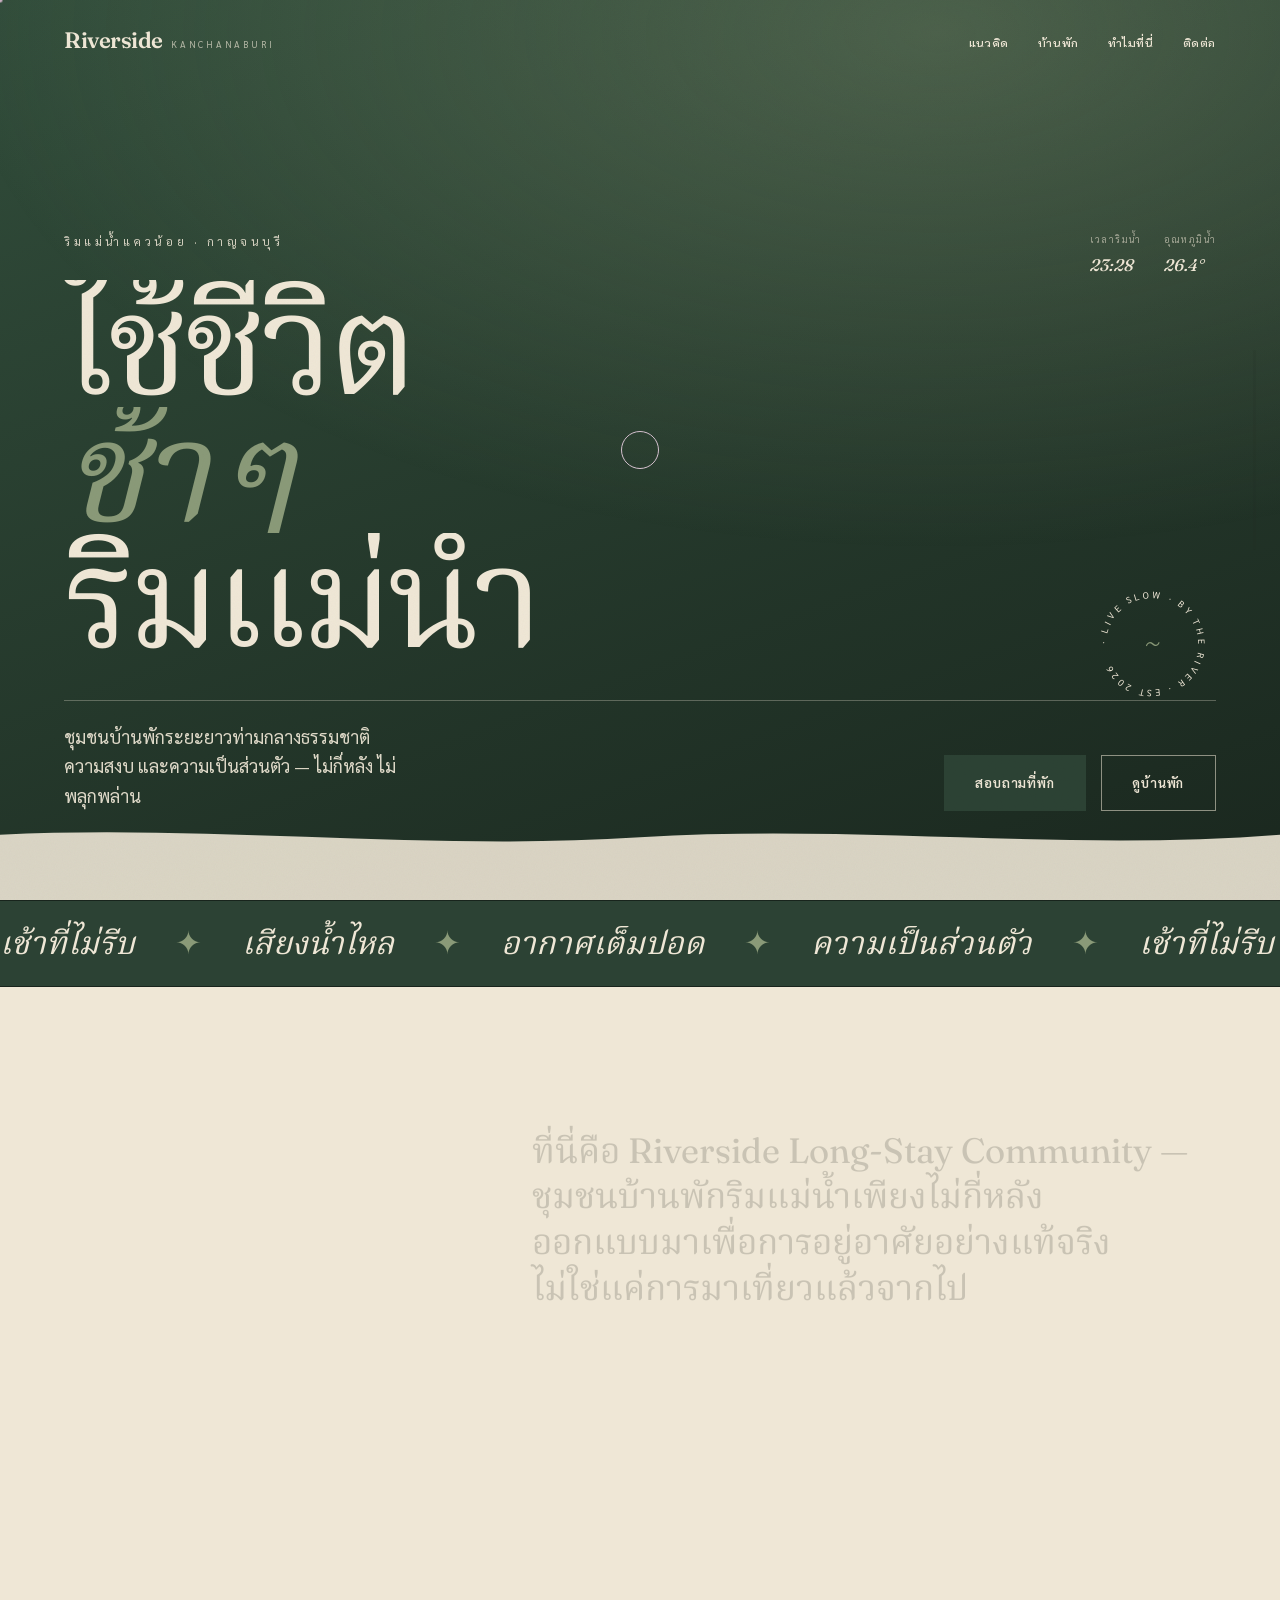
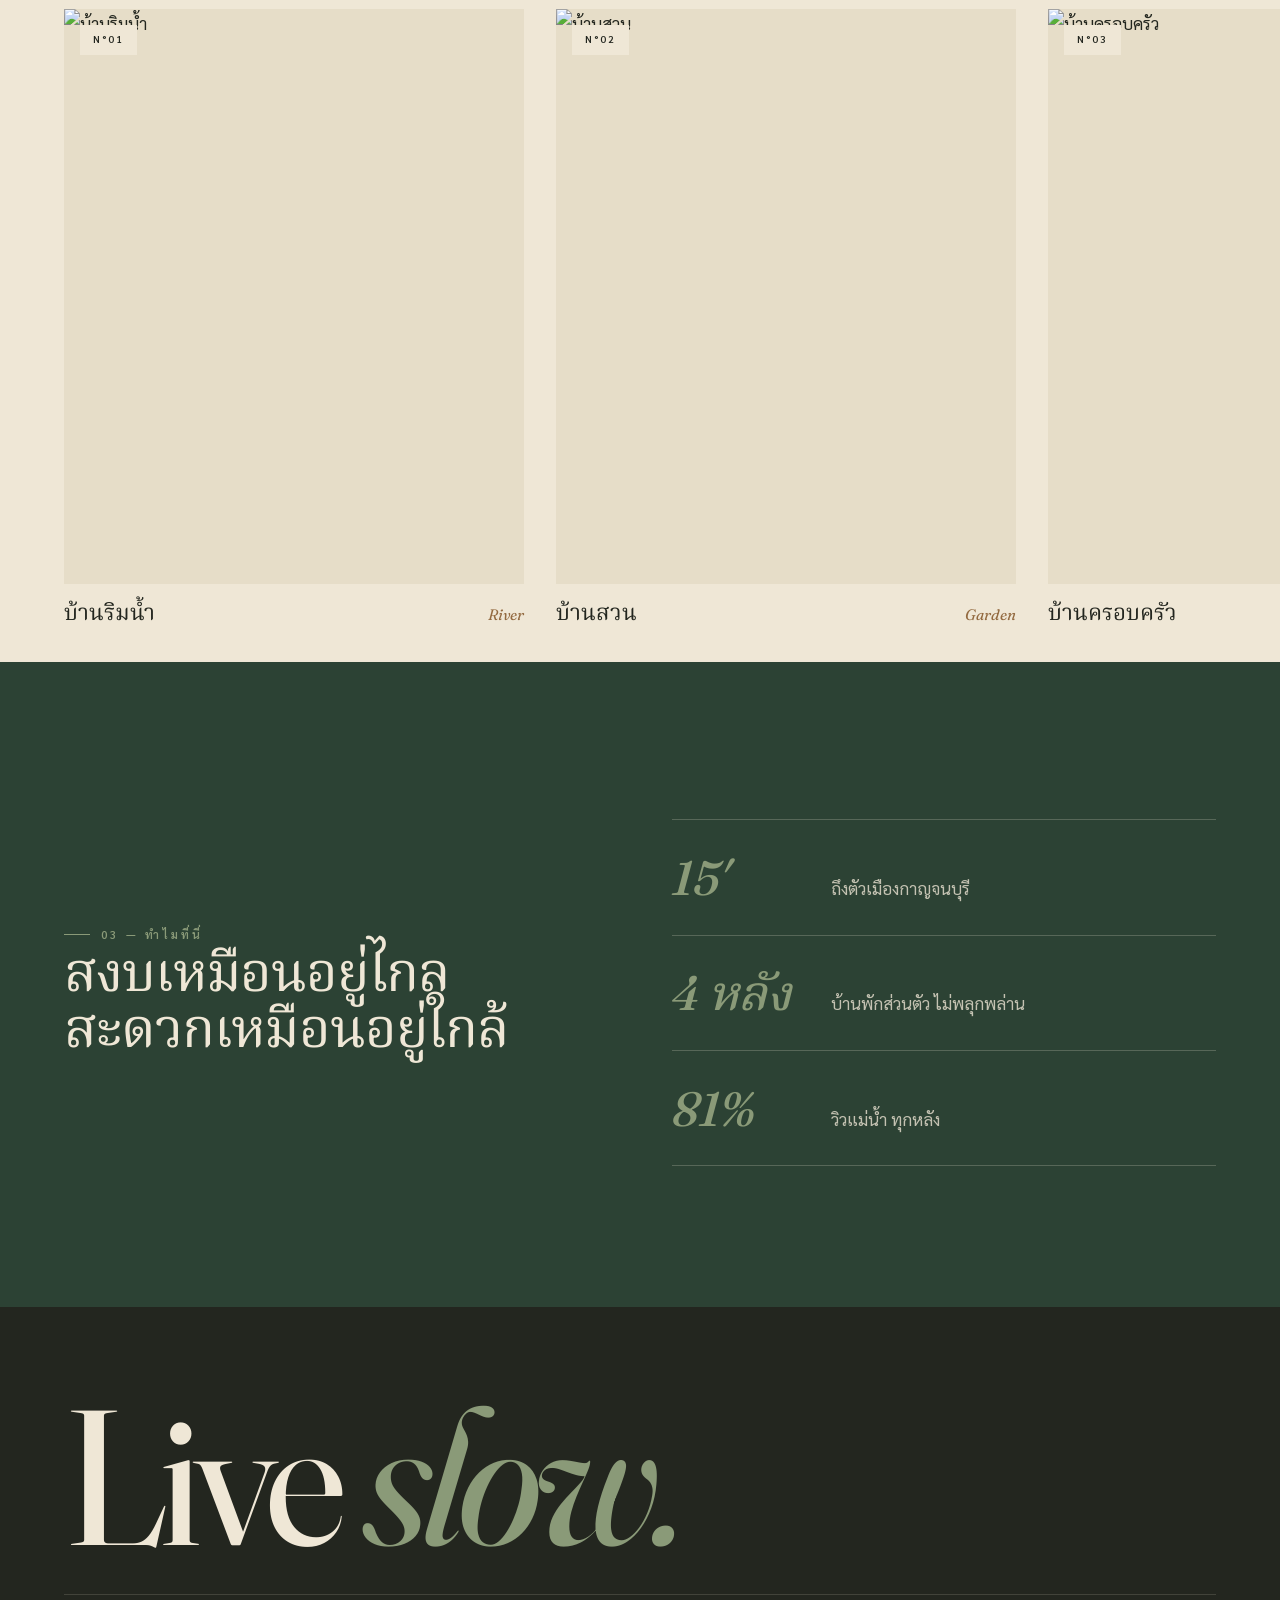
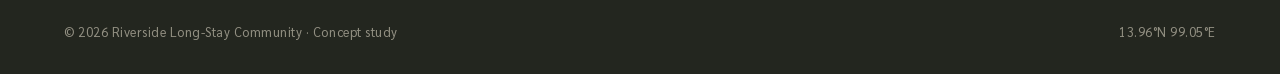
==== concept.html @ d6d20c51 "Riverside Long-Stay Community website + playful UX concept page Co-Authored-By: Claude Opus 4.8 <nor" ====
<!DOCTYPE html>
<html lang="th">
<head>
<meta charset="UTF-8" />
<meta name="viewport" content="width=device-width, initial-scale=1.0" />
<title>Riverside — Concept · Playful UX Study</title>
<link rel="preconnect" href="https://fonts.googleapis.com" />
<link rel="preconnect" href="https://fonts.gstatic.com" crossorigin />
<link href="https://fonts.googleapis.com/css2?family=Fraunces:ital,opsz,wght@0,9..144,400;0,9..144,500;0,9..144,600;1,9..144,400;1,9..144,500&family=Sarabun:wght@300;400;500;600;700&family=Noto+Serif+Thai:wght@400;500;600&display=swap" rel="stylesheet" />
<style>
/* =========================================================
   Riverside — Concept page (playful UX/UI study)
   self-contained · reuses project palette + fonts
   ========================================================= */
:root{
  --ink:#23261f; --ink-soft:#4d4f44;
  --paper:#efe7d6; --paper-2:#e6ddc8; --paper-card:#f5efe1;
  --forest:#2c4234; --forest-deep:#18241c;
  --sage:#8a9a78; --wood:#936a40; --wood-light:#b78a5b;
  --line:rgba(35,38,31,.16);
  --serif:"Fraunces","Noto Serif Thai",Georgia,serif;
  --sans:"Sarabun",system-ui,-apple-system,sans-serif;
  --ease:cubic-bezier(.22,1,.36,1);
  --pad:clamp(1.25rem,5vw,4.5rem);
}
*,*::before,*::after{box-sizing:border-box;margin:0;padding:0}
html{scroll-behavior:smooth}
body{
  font-family:var(--sans); color:var(--ink); background:var(--paper);
  line-height:1.65; font-size:17px; overflow-x:hidden;
  -webkit-font-smoothing:antialiased;
}
@media (pointer:fine){ body{cursor:none} }
img{max-width:100%;display:block}
a{color:inherit;text-decoration:none}
h1,h2,h3{font-family:var(--serif);font-weight:500;line-height:1.02;letter-spacing:-.02em}
::selection{background:var(--forest);color:var(--paper)}

/* paper grain */
body::after{
  content:"";position:fixed;inset:0;z-index:9998;pointer-events:none;
  opacity:.045;mix-blend-mode:multiply;
  background-image:url("data:image/svg+xml,%3Csvg xmlns='http://www.w3.org/2000/svg' width='160' height='160'%3E%3Cfilter id='n'%3E%3CfeTurbulence type='fractalNoise' baseFrequency='0.85' numOctaves='3' stitchTiles='stitch'/%3E%3C/filter%3E%3Crect width='100%25' height='100%25' filter='url(%23n)'/%3E%3C/svg%3E");
}

/* ---------- Custom cursor ---------- */
.cur,.cur-dot{position:fixed;top:0;left:0;z-index:10000;pointer-events:none;border-radius:50%;
  transform:translate(-50%,-50%);mix-blend-mode:difference}
.cur{width:38px;height:38px;border:1.4px solid #fff;transition:width .3s var(--ease),height .3s var(--ease),background .3s,border-color .3s}
.cur-dot{width:5px;height:5px;background:#fff}
.cur.hover{width:74px;height:74px;background:rgba(255,255,255,.08);border-color:transparent}
.cur.hover::after{content:attr(data-label);position:absolute;inset:0;display:flex;align-items:center;justify-content:center;
  font-family:var(--sans);font-size:.58rem;letter-spacing:.18em;text-transform:uppercase;color:#fff;mix-blend-mode:difference}
@media (pointer:coarse){ .cur,.cur-dot{display:none} }

/* ---------- Preloader ---------- */
.pre{position:fixed;inset:0;z-index:10001;background:var(--forest-deep);color:var(--paper);
  display:flex;align-items:flex-end;justify-content:space-between;padding:var(--pad);
  transition:transform 1s var(--ease);transition-delay:.25s}
.pre.done{transform:translateY(-100%)}
.pre__word{font-family:var(--serif);font-style:italic;font-size:clamp(2rem,7vw,5rem);overflow:hidden}
.pre__word span{display:inline-block;transform:translateY(110%);animation:preUp .8s var(--ease) forwards .15s}
@keyframes preUp{to{transform:none}}
.pre__count{font-family:var(--serif);font-size:clamp(2.5rem,9vw,7rem);font-weight:500;line-height:1}

/* ---------- Water-level scroll rail ---------- */
.rail{position:fixed;right:1.5rem;top:50%;transform:translateY(-50%);z-index:80;
  width:3px;height:200px;background:rgba(35,38,31,.12);border-radius:3px;overflow:hidden}
.rail__fill{position:absolute;left:0;bottom:0;width:100%;height:0%;
  background:linear-gradient(180deg,var(--sage),var(--forest));transition:height .15s linear}
.rail__pct{position:absolute;right:8px;top:0;font-family:var(--serif);font-style:italic;font-size:.7rem;color:var(--wood);white-space:nowrap;transform:translateY(-50%)}
@media (max-width:1100px){ .rail{display:none} }

/* ---------- Header ---------- */
.hd{position:fixed;inset:0 0 auto 0;z-index:90;display:flex;align-items:center;height:80px;
  transition:background .5s var(--ease),height .5s var(--ease)}
.hd.scrolled{background:rgba(239,231,214,.85);backdrop-filter:blur(12px);height:62px;box-shadow:0 1px 0 var(--line)}
.hd__in{width:100%;max-width:1280px;margin-inline:auto;padding-inline:var(--pad);display:flex;align-items:center;justify-content:space-between}
.brand{display:flex;align-items:baseline;gap:.5rem;color:var(--paper);transition:color .5s}
.hd.scrolled .brand{color:var(--ink)}
.brand b{font-family:var(--serif);font-size:1.4rem;font-weight:600;letter-spacing:-.02em}
.brand small{font-size:.58rem;letter-spacing:.3em;text-transform:uppercase;opacity:.7}
.hd__nav{display:flex;gap:1.8rem}
.hd__nav a{color:var(--paper);font-size:.78rem;font-weight:500;letter-spacing:.05em;text-transform:uppercase;
  position:relative;overflow:hidden;height:1.1em;display:inline-block;transition:color .5s}
.hd.scrolled .hd__nav a{color:var(--ink)}
.hd__nav a span{display:block;transition:transform .45s var(--ease)}
.hd__nav a span::after{content:attr(data-t);display:block;position:absolute;top:100%;left:0}
.hd__nav a:hover span{transform:translateY(-100%)}
@media (max-width:780px){ .hd__nav{display:none} }

/* ---------- Hero ---------- */
.hero{position:relative;min-height:100svh;overflow:hidden;display:flex;flex-direction:column;justify-content:flex-end;color:var(--paper)}
.hero__layer{position:absolute;inset:-8%;background-size:cover;background-position:center;will-change:transform}
.hero__l1{background:linear-gradient(160deg,#33503d,#18241c)}
.hero__l2{background:radial-gradient(120% 90% at 70% 10%,rgba(138,154,120,.35),transparent 55%)}
.hero::before{content:"";position:absolute;inset:0;background:linear-gradient(180deg,rgba(24,36,28,.45),transparent 35%,rgba(24,36,28,.65))}
.hero__top{position:relative;z-index:3;width:100%;max-width:1280px;margin-inline:auto;padding:96px var(--pad) 0;
  display:flex;justify-content:space-between;align-items:flex-start;gap:1rem}
.hero__tag{font-size:.74rem;letter-spacing:.3em;text-transform:uppercase;opacity:.85}
/* live widget */
.live{display:flex;gap:1.4rem;font-size:.72rem;letter-spacing:.12em;text-transform:uppercase}
.live div{display:grid;gap:.25rem}
.live small{opacity:.6;font-size:.6rem}
.live b{font-family:var(--serif);font-style:italic;font-size:1.05rem;font-weight:500;letter-spacing:0}

.hero__in{position:relative;z-index:3;width:100%;max-width:1280px;margin-inline:auto;
  padding:0 var(--pad) clamp(3rem,7vw,6rem)}
.hero h1{font-size:clamp(3rem,11vw,10.5rem);font-weight:400;line-height:.9;letter-spacing:-.04em;color:var(--paper)}
.hero h1 .ln{display:block;overflow:hidden}
.hero h1 .ln > span{display:inline-block;transform:translateY(110%);opacity:0;
  transition:transform 1s var(--ease),opacity 1s var(--ease)}
.go .hero h1 .ln > span{transform:none;opacity:1}
.hero h1 .ln:nth-child(2) > span{transition-delay:.12s}
.hero h1 .ln:nth-child(3) > span{transition-delay:.24s}
.hero h1 em{font-style:italic;color:var(--sage)}
.hero__meta{margin-top:clamp(1.5rem,4vw,2.5rem);display:flex;flex-wrap:wrap;gap:2rem;align-items:flex-end;
  border-top:1px solid rgba(239,231,214,.3);padding-top:1.3rem;opacity:0;transform:translateY(20px);
  transition:opacity 1s var(--ease) .5s,transform 1s var(--ease) .5s}
.go .hero__meta{opacity:1;transform:none}
.hero__sub{max-width:34ch;color:rgba(239,231,214,.92);font-size:clamp(1rem,1.5vw,1.12rem)}
.hero__cta{display:flex;gap:1rem;flex-wrap:wrap;margin-left:auto}

/* rotating badge */
.badge{position:absolute;right:clamp(1rem,5vw,5rem);bottom:clamp(8rem,18vw,12rem);z-index:3;
  width:128px;height:128px;animation:spin 22s linear infinite}
@keyframes spin{to{transform:rotate(360deg)}}
.badge svg{width:100%;height:100%}
.badge text{fill:var(--paper);font-family:var(--sans);font-size:9.2px;letter-spacing:3.2px;text-transform:uppercase}
.badge__core{position:absolute;inset:0;display:flex;align-items:center;justify-content:center;
  font-family:var(--serif);font-style:italic;font-size:1.6rem;color:var(--sage)}
@media (max-width:780px){ .badge{display:none} }

/* flowing river waves at bottom of hero */
.waves{position:absolute;left:0;right:0;bottom:-1px;z-index:2;width:100%;height:140px;pointer-events:none}
.waves path{opacity:.9}

/* magnetic button */
.btn{position:relative;display:inline-flex;align-items:center;gap:.6rem;font-weight:600;font-size:.82rem;
  letter-spacing:.06em;text-transform:uppercase;padding:1rem 1.9rem;border:1px solid var(--ink);
  background:transparent;color:var(--ink);overflow:hidden;will-change:transform}
.btn span{position:relative;z-index:2;transition:color .45s var(--ease)}
.btn::before{content:"";position:absolute;inset:0;z-index:1;background:var(--forest);
  transform:translateY(101%);transition:transform .5s var(--ease)}
.btn:hover::before{transform:none}
.btn:hover span{color:var(--paper)}
.btn--solid{background:var(--forest);border-color:var(--forest);color:var(--paper)}
.btn--solid::before{background:var(--forest-deep)}
.btn--ghost{border-color:rgba(239,231,214,.55);color:var(--paper)}
.btn--ghost::before{background:var(--paper)}
.btn--ghost:hover span{color:var(--forest-deep)}

/* ---------- Marquee ribbon ---------- */
.ribbon{background:var(--forest);color:var(--paper);border-block:1px solid var(--forest-deep);
  overflow:hidden;white-space:nowrap;padding:1rem 0}
.ribbon__t{display:inline-flex;gap:2.5rem;animation:slide 28s linear infinite}
.ribbon span{font-family:var(--serif);font-style:italic;font-size:clamp(1.2rem,3vw,2rem);display:inline-flex;gap:2.5rem;align-items:center}
.ribbon span::after{content:"✦";color:var(--sage);font-style:normal}
@keyframes slide{to{transform:translateX(-50%)}}

/* ---------- Section ---------- */
.sec{padding-block:clamp(4.5rem,11vw,10rem);max-width:1280px;margin-inline:auto;padding-inline:var(--pad)}
.kick{font-size:.72rem;font-weight:600;letter-spacing:.28em;text-transform:uppercase;color:var(--wood);
  display:inline-flex;align-items:center;gap:.7rem}
.kick::before{content:"";width:26px;height:1px;background:var(--wood)}

.intro{display:grid;grid-template-columns:4fr 7fr;gap:clamp(2rem,6vw,5rem);align-items:start}
.intro h2{font-size:clamp(2rem,4vw,3.2rem);font-weight:400;margin-top:1rem}
.intro__lead{font-family:var(--serif);font-size:clamp(1.4rem,3vw,2.2rem);font-weight:400;line-height:1.3}
/* word-by-word scroll reveal */
.wordwrap{display:inline}
.word{display:inline-block;opacity:.18;transition:opacity .4s var(--ease)}
.word.lit{opacity:1}
@media (max-width:880px){ .intro{grid-template-columns:1fr} }

/* ---------- Draggable houses ---------- */
.lab{display:flex;justify-content:space-between;align-items:flex-end;flex-wrap:wrap;gap:1rem;
  max-width:1280px;margin:0 auto clamp(1.5rem,4vw,2.5rem);padding-inline:var(--pad)}
.lab h2{font-size:clamp(2.2rem,5vw,3.6rem);font-weight:400}
.lab .hint{font-size:.72rem;letter-spacing:.15em;text-transform:uppercase;color:var(--ink-soft);display:flex;align-items:center;gap:.6rem}
.lab .hint::before{content:"⇄";font-size:1.1rem;color:var(--wood)}
.drag{display:flex;gap:clamp(1rem,2.5vw,2rem);padding:1rem var(--pad) 2rem;overflow-x:auto;
  scroll-snap-type:x mandatory;cursor:grab;-ms-overflow-style:none;scrollbar-width:none}
.drag::-webkit-scrollbar{display:none}
.drag.grabbing{cursor:grabbing}
.card{flex:0 0 clamp(280px,42vw,460px);scroll-snap-align:center;user-select:none}
.card__img{position:relative;aspect-ratio:4/5;overflow:hidden;background:var(--paper-2)}
.card__img img{width:100%;height:100%;object-fit:cover;transition:transform 1s var(--ease)}
.card:hover .card__img img{transform:scale(1.06)}
.card__no{position:absolute;top:1rem;left:1rem;background:var(--paper);font-size:.64rem;letter-spacing:.2em;
  text-transform:uppercase;font-weight:600;padding:.4rem .8rem}
.card__cap{position:absolute;left:0;right:0;bottom:0;padding:1.1rem;color:var(--paper);
  background:linear-gradient(transparent,rgba(24,36,28,.8));transform:translateY(101%);transition:transform .5s var(--ease)}
.card:hover .card__cap{transform:none}
.card__cap p{font-size:.85rem;opacity:.9}
.card__name{font-family:var(--serif);font-size:1.4rem;margin-top:.6rem;display:flex;justify-content:space-between;align-items:baseline}
.card__name em{font-style:italic;color:var(--wood);font-size:.95rem}

/* ---------- Split feature (dark) ---------- */
.feat{background:var(--forest);color:var(--paper)}
.feat .sec{display:grid;grid-template-columns:1fr 1fr;gap:clamp(2rem,5vw,4rem);align-items:center}
.feat h2{color:var(--paper);font-size:clamp(2rem,4.5vw,3.4rem);font-weight:400;max-width:14ch}
.feat .kick{color:var(--sage)} .feat .kick::before{background:var(--sage)}
.counters{display:grid;gap:0;border-top:1px solid rgba(239,231,214,.22);margin-top:1rem}
.counters div{display:flex;align-items:baseline;gap:1.2rem;padding:1.1rem 0;border-bottom:1px solid rgba(239,231,214,.22)}
.counters b{font-family:var(--serif);font-style:italic;font-weight:500;font-size:clamp(2rem,5vw,3rem);color:var(--sage);min-width:4.5ch}
.counters span{color:rgba(239,231,214,.78)}
@media (max-width:880px){ .feat .sec{grid-template-columns:1fr} }

/* ---------- Footer ---------- */
.ft{background:var(--ink);color:rgba(239,231,214,.55);padding:clamp(3.5rem,7vw,6rem) 0 2rem}
.ft__in{max-width:1280px;margin-inline:auto;padding-inline:var(--pad)}
.ft__big{font-family:var(--serif);font-size:clamp(3rem,15vw,13rem);line-height:.82;color:var(--paper);font-weight:400;letter-spacing:-.04em}
.ft__big i{font-style:italic;color:var(--sage)}
.ft__row{display:flex;justify-content:space-between;flex-wrap:wrap;gap:1rem;margin-top:2.5rem;
  padding-top:1.6rem;border-top:1px solid rgba(239,231,214,.15);font-size:.8rem;letter-spacing:.04em}

/* reveal */
.rv{opacity:0;transform:translateY(34px);transition:opacity 1s var(--ease),transform 1s var(--ease)}
.rv.in{opacity:1;transform:none}

@media (prefers-reduced-motion:reduce){
  *,*::before,*::after{animation:none!important;transition:none!important}
  .rv,.hero h1 .ln>span,.hero__meta{opacity:1!important;transform:none!important}
}
</style>
</head>
<body>

<!-- custom cursor -->
<div class="cur" id="cur"></div>
<div class="cur-dot" id="curDot"></div>

<!-- preloader -->
<div class="pre" id="pre">
  <div class="pre__word"><span>ใช้ชีวิตช้า&nbsp;ๆ&nbsp;ริมแม่น้ำ</span></div>
  <div class="pre__count" id="preCount">0</div>
</div>

<!-- water rail -->
<div class="rail"><div class="rail__fill" id="railFill"></div><div class="rail__pct" id="railPct" style="bottom:0%">0</div></div>

<!-- header -->
<header class="hd" id="hd">
  <div class="hd__in">
    <a href="#" class="brand" data-cursor="" data-label="top"><b>Riverside</b><small>Kanchanaburi</small></a>
    <nav class="hd__nav">
      <a href="#about"><span data-t="แนวคิด">แนวคิด</span></a>
      <a href="#houses"><span data-t="บ้านพัก">บ้านพัก</span></a>
      <a href="#why"><span data-t="ทำไมที่นี่">ทำไมที่นี่</span></a>
      <a href="#contact"><span data-t="ติดต่อ">ติดต่อ</span></a>
    </nav>
  </div>
</header>

<!-- hero -->
<section class="hero" id="home">
  <div class="hero__layer hero__l1" data-depth="0.02"></div>
  <div class="hero__layer hero__l2" data-depth="0.06"></div>

  <div class="hero__top">
    <p class="hero__tag">ริมแม่น้ำแควน้อย · กาญจนบุรี</p>
    <div class="live">
      <div><small>เวลาริมน้ำ</small><b id="clock">--:--</b></div>
      <div><small>อุณหภูมิน้ำ</small><b id="temp">26.4°</b></div>
    </div>
  </div>

  <!-- rotating badge -->
  <div class="badge" data-cursor="" data-label="scroll">
    <svg viewBox="0 0 128 128">
      <defs><path id="circ" d="M64,64 m-46,0 a46,46 0 1,1 92,0 a46,46 0 1,1 -92,0"/></defs>
      <text><textPath href="#circ" startOffset="0">· LIVE SLOW · BY THE RIVER · EST 2026 </textPath></text>
    </svg>
    <span class="badge__core">~</span>
  </div>

  <div class="hero__in">
    <h1>
      <span class="ln"><span>ใช้ชีวิต</span></span>
      <span class="ln"><span><em>ช้า&nbsp;ๆ</em></span></span>
      <span class="ln"><span>ริมแม่น้ำ</span></span>
    </h1>
    <div class="hero__meta">
      <p class="hero__sub">ชุมชนบ้านพักระยะยาวท่ามกลางธรรมชาติ ความสงบ และความเป็นส่วนตัว — ไม่กี่หลัง ไม่พลุกพล่าน</p>
      <div class="hero__cta">
        <a href="#contact" class="btn btn--solid mag" data-cursor="" data-label="say hi"><span>สอบถามที่พัก</span></a>
        <a href="#houses" class="btn btn--ghost mag" data-cursor="" data-label="look"><span>ดูบ้านพัก</span></a>
      </div>
    </div>
  </div>

  <!-- flowing waves -->
  <svg class="waves" viewBox="0 0 1440 140" preserveAspectRatio="none">
    <path fill="#efe7d6" d="M0,80 C240,140 480,20 720,70 C960,120 1200,40 1440,80 L1440,140 L0,140 Z">
      <animate attributeName="d" dur="9s" repeatCount="indefinite"
        values="M0,80 C240,140 480,20 720,70 C960,120 1200,40 1440,80 L1440,140 L0,140 Z;
                M0,70 C240,20 480,130 720,80 C960,30 1200,120 1440,70 L1440,140 L0,140 Z;
                M0,80 C240,140 480,20 720,70 C960,120 1200,40 1440,80 L1440,140 L0,140 Z"/>
    </path>
  </svg>
</section>

<!-- ribbon -->
<div class="ribbon" aria-hidden="true">
  <div class="ribbon__t">
    <span>เช้าที่ไม่รีบ</span><span>เสียงน้ำไหล</span><span>อากาศเต็มปอด</span><span>ความเป็นส่วนตัว</span>
    <span>เช้าที่ไม่รีบ</span><span>เสียงน้ำไหล</span><span>อากาศเต็มปอด</span><span>ความเป็นส่วนตัว</span>
  </div>
</div>

<!-- intro: word-by-word reveal -->
<section class="sec intro" id="about">
  <div class="rv">
    <span class="kick">01 — แนวคิด</span>
    <h2>ไม่ใช่รีสอร์ท<br>ไม่ใช่โรงแรม</h2>
  </div>
  <p class="intro__lead" id="litText">ที่นี่คือ Riverside Long-Stay Community — ชุมชนบ้านพักริมแม่น้ำเพียงไม่กี่หลัง ออกแบบมาเพื่อการอยู่อาศัยอย่างแท้จริง ไม่ใช่แค่การมาเที่ยวแล้วจากไป</p>
</section>

<!-- draggable houses -->
<section id="houses">
  <div class="lab rv">
    <div><span class="kick">02 — ที่พัก</span><h2 style="margin-top:.8rem">บ้านพักของเรา</h2></div>
    <span class="hint">ลากเพื่อเลื่อนดู</span>
  </div>
  <div class="drag" id="drag">
    <article class="card">
      <div class="card__img"><span class="card__no">N°01</span>
        <img src="https://images.unsplash.com/photo-1518780664697-55e3ad937233?auto=format&fit=crop&w=900&q=80" alt="บ้านริมน้ำ" draggable="false">
        <div class="card__cap"><p>บ้านไม้ติดแม่น้ำที่สุด เห็นวิวเต็มตาจากระเบียง</p></div>
      </div>
      <div class="card__name">บ้านริมน้ำ <em>River</em></div>
    </article>
    <article class="card">
      <div class="card__img"><span class="card__no">N°02</span>
        <img src="https://images.unsplash.com/photo-1449158743715-0a90ebb6d2d8?auto=format&fit=crop&w=900&q=80" alt="บ้านสวน" draggable="false">
        <div class="card__cap"><p>ล้อมรอบด้วยสวนและสนามหญ้า เงียบสงบเป็นพิเศษ</p></div>
      </div>
      <div class="card__name">บ้านสวน <em>Garden</em></div>
    </article>
    <article class="card">
      <div class="card__img"><span class="card__no">N°03</span>
        <img src="https://images.unsplash.com/photo-1470770841072-f978cf4d019e?auto=format&fit=crop&w=900&q=80" alt="บ้านครอบครัว" draggable="false">
        <div class="card__cap"><p>พื้นที่กว้างขวาง เหมาะกับการพักยาวเป็นกลุ่ม</p></div>
      </div>
      <div class="card__name">บ้านครอบครัว <em>Family</em></div>
    </article>
    <article class="card">
      <div class="card__img"><span class="card__no">N°04</span>
        <img src="https://images.unsplash.com/photo-1523217582562-09d0def993a6?auto=format&fit=crop&w=900&q=80" alt="บ้านสตูดิโอ" draggable="false">
        <div class="card__cap"><p>กะทัดรัด มุมทำงานพร้อม เหมาะกับคนทำงานทางไกล</p></div>
      </div>
      <div class="card__name">บ้านสตูดิโอ <em>Studio</em></div>
    </article>
  </div>
</section>

<!-- feature dark + animated counters -->
<section class="feat" id="why">
  <div class="sec">
    <div class="rv">
      <span class="kick">03 — ทำไมที่นี่</span>
      <h2>สงบเหมือนอยู่ไกล<br>สะดวกเหมือนอยู่ใกล้</h2>
    </div>
    <div class="counters rv">
      <div><b class="count" data-to="15" data-suffix="′">0</b><span>ถึงตัวเมืองกาญจนบุรี</span></div>
      <div><b class="count" data-to="4" data-suffix=" หลัง">0</b><span>บ้านพักส่วนตัว ไม่พลุกพล่าน</span></div>
      <div><b class="count" data-to="100" data-suffix="%">0</b><span>วิวแม่น้ำ ทุกหลัง</span></div>
    </div>
  </div>
</section>

<!-- footer -->
<footer class="ft" id="contact">
  <div class="ft__in">
    <div class="ft__big">Live <i>slow.</i></div>
    <div class="ft__row">
      <span>© 2026 Riverside Long-Stay Community · Concept study</span>
      <span>13.96°N 99.05°E</span>
    </div>
  </div>
</footer>

<script>
const reduce = matchMedia('(prefers-reduced-motion: reduce)').matches;

/* ---------- Preloader counter ---------- */
(function(){
  const pre=document.getElementById('pre'), cEl=document.getElementById('preCount');
  if(reduce){ pre.classList.add('done'); document.body.classList.add('go'); return; }
  let n=0; const t=setInterval(()=>{
    n=Math.min(100,n+Math.floor(Math.random()*16)+4); cEl.textContent=n;
    if(n>=100){ clearInterval(t); setTimeout(()=>{ pre.classList.add('done'); document.body.classList.add('go'); },350); }
  },120);
})();

/* ---------- Custom cursor + magnetic ---------- */
(function(){
  if(matchMedia('(pointer:coarse)').matches) return;
  const cur=document.getElementById('cur'), dot=document.getElementById('curDot');
  let mx=innerWidth/2,my=innerHeight/2,cx=mx,cy=my;
  addEventListener('mousemove',e=>{ mx=e.clientX; my=e.clientY; dot.style.transform=`translate(${mx}px,${my}px) translate(-50%,-50%)`; });
  (function loop(){ cx+=(mx-cx)*.18; cy+=(my-cy)*.18; cur.style.transform=`translate(${cx}px,${cy}px) translate(-50%,-50%)`; requestAnimationFrame(loop); })();
  document.querySelectorAll('[data-cursor],a,button').forEach(el=>{
    el.addEventListener('mouseenter',()=>{ cur.classList.add('hover'); cur.dataset.label=el.dataset.label||''; });
    el.addEventListener('mouseleave',()=>{ cur.classList.remove('hover'); });
  });
  // magnetic buttons
  document.querySelectorAll('.mag').forEach(b=>{
    b.addEventListener('mousemove',e=>{ const r=b.getBoundingClientRect();
      const x=e.clientX-r.left-r.width/2, y=e.clientY-r.top-r.height/2;
      b.style.transform=`translate(${x*.3}px,${y*.4}px)`; });
    b.addEventListener('mouseleave',()=>{ b.style.transform=''; });
  });
})();

/* ---------- Header scrolled ---------- */
const hd=document.getElementById('hd');
addEventListener('scroll',()=>{ hd.classList.toggle('scrolled',scrollY>40); },{passive:true});

/* ---------- Hero parallax ---------- */
(function(){
  if(reduce) return;
  const layers=document.querySelectorAll('.hero__layer');
  addEventListener('mousemove',e=>{
    const x=(e.clientX/innerWidth-.5), y=(e.clientY/innerHeight-.5);
    layers.forEach(l=>{ const d=parseFloat(l.dataset.depth)*100;
      l.style.transform=`translate(${x*d}px,${y*d}px)`; });
  });
})();

/* ---------- Water rail progress ---------- */
(function(){
  const fill=document.getElementById('railFill'), pct=document.getElementById('railPct');
  addEventListener('scroll',()=>{
    const h=document.documentElement.scrollHeight-innerHeight;
    const p=Math.min(100,Math.max(0,scrollY/h*100));
    fill.style.height=p+'%'; pct.style.bottom=p+'%'; pct.textContent=Math.round(p);
  },{passive:true});
})();

/* ---------- Live clock + drifting water temp ---------- */
(function(){
  const clock=document.getElementById('clock'), temp=document.getElementById('temp');
  function tick(){ const d=new Date();
    clock.textContent=String(d.getHours()).padStart(2,'0')+':'+String(d.getMinutes()).padStart(2,'0'); }
  tick(); setInterval(tick,1000*20);
  let base=26.4; setInterval(()=>{ base+=(Math.random()-.5)*.2; temp.textContent=base.toFixed(1)+'°'; },2600);
})();

/* ---------- Reveal on scroll ---------- */
(function(){
  const io=new IntersectionObserver((es)=>es.forEach(e=>{ if(e.isIntersecting){ e.target.classList.add('in'); io.unobserve(e.target);} }),{threshold:.18});
  document.querySelectorAll('.rv').forEach(el=>io.observe(el));
})();

/* ---------- Word-by-word lit reveal ---------- */
(function(){
  const p=document.getElementById('litText'); if(!p) return;
  const words=p.textContent.trim().split(/\s+/);
  p.innerHTML=words.map(w=>`<span class="word">${w}</span>`).join(' ');
  const spans=[...p.querySelectorAll('.word')];
  function upd(){ const vh=innerHeight; spans.forEach(s=>{ const r=s.getBoundingClientRect();
    s.classList.toggle('lit', r.top < vh*.78 && r.bottom > vh*.1); }); }
  addEventListener('scroll',upd,{passive:true}); addEventListener('resize',upd); upd();
})();

/* ---------- Animated counters ---------- */
(function(){
  const els=document.querySelectorAll('.count');
  const io=new IntersectionObserver((es)=>es.forEach(e=>{ if(!e.isIntersecting)return; io.unobserve(e.target);
    const el=e.target, to=+el.dataset.to, suf=el.dataset.suffix||''; let n=0;
    const step=Math.max(1,Math.round(to/40));
    const t=setInterval(()=>{ n=Math.min(to,n+step); el.textContent=n+suf; if(n>=to)clearInterval(t); },28);
  }),{threshold:.5});
  els.forEach(el=>io.observe(el));
})();

/* ---------- Drag-to-scroll houses (with inertia) ---------- */
(function(){
  const d=document.getElementById('drag'); let down=false,sx=0,sl=0,v=0,last=0,raf;
  d.addEventListener('pointerdown',e=>{ down=true; d.classList.add('grabbing'); sx=e.clientX; sl=d.scrollLeft; last=e.clientX; cancelAnimationFrame(raf); d.setPointerCapture(e.pointerId); });
  d.addEventListener('pointermove',e=>{ if(!down)return; const dx=e.clientX-sx; d.scrollLeft=sl-dx; v=e.clientX-last; last=e.clientX; });
  function release(){ if(!down)return; down=false; d.classList.remove('grabbing');
    (function glide(){ if(Math.abs(v)<.4)return; d.scrollLeft-=v; v*=.93; raf=requestAnimationFrame(glide); })(); }
  d.addEventListener('pointerup',release); d.addEventListener('pointerleave',release);
})();
</script>
</body>
</html>
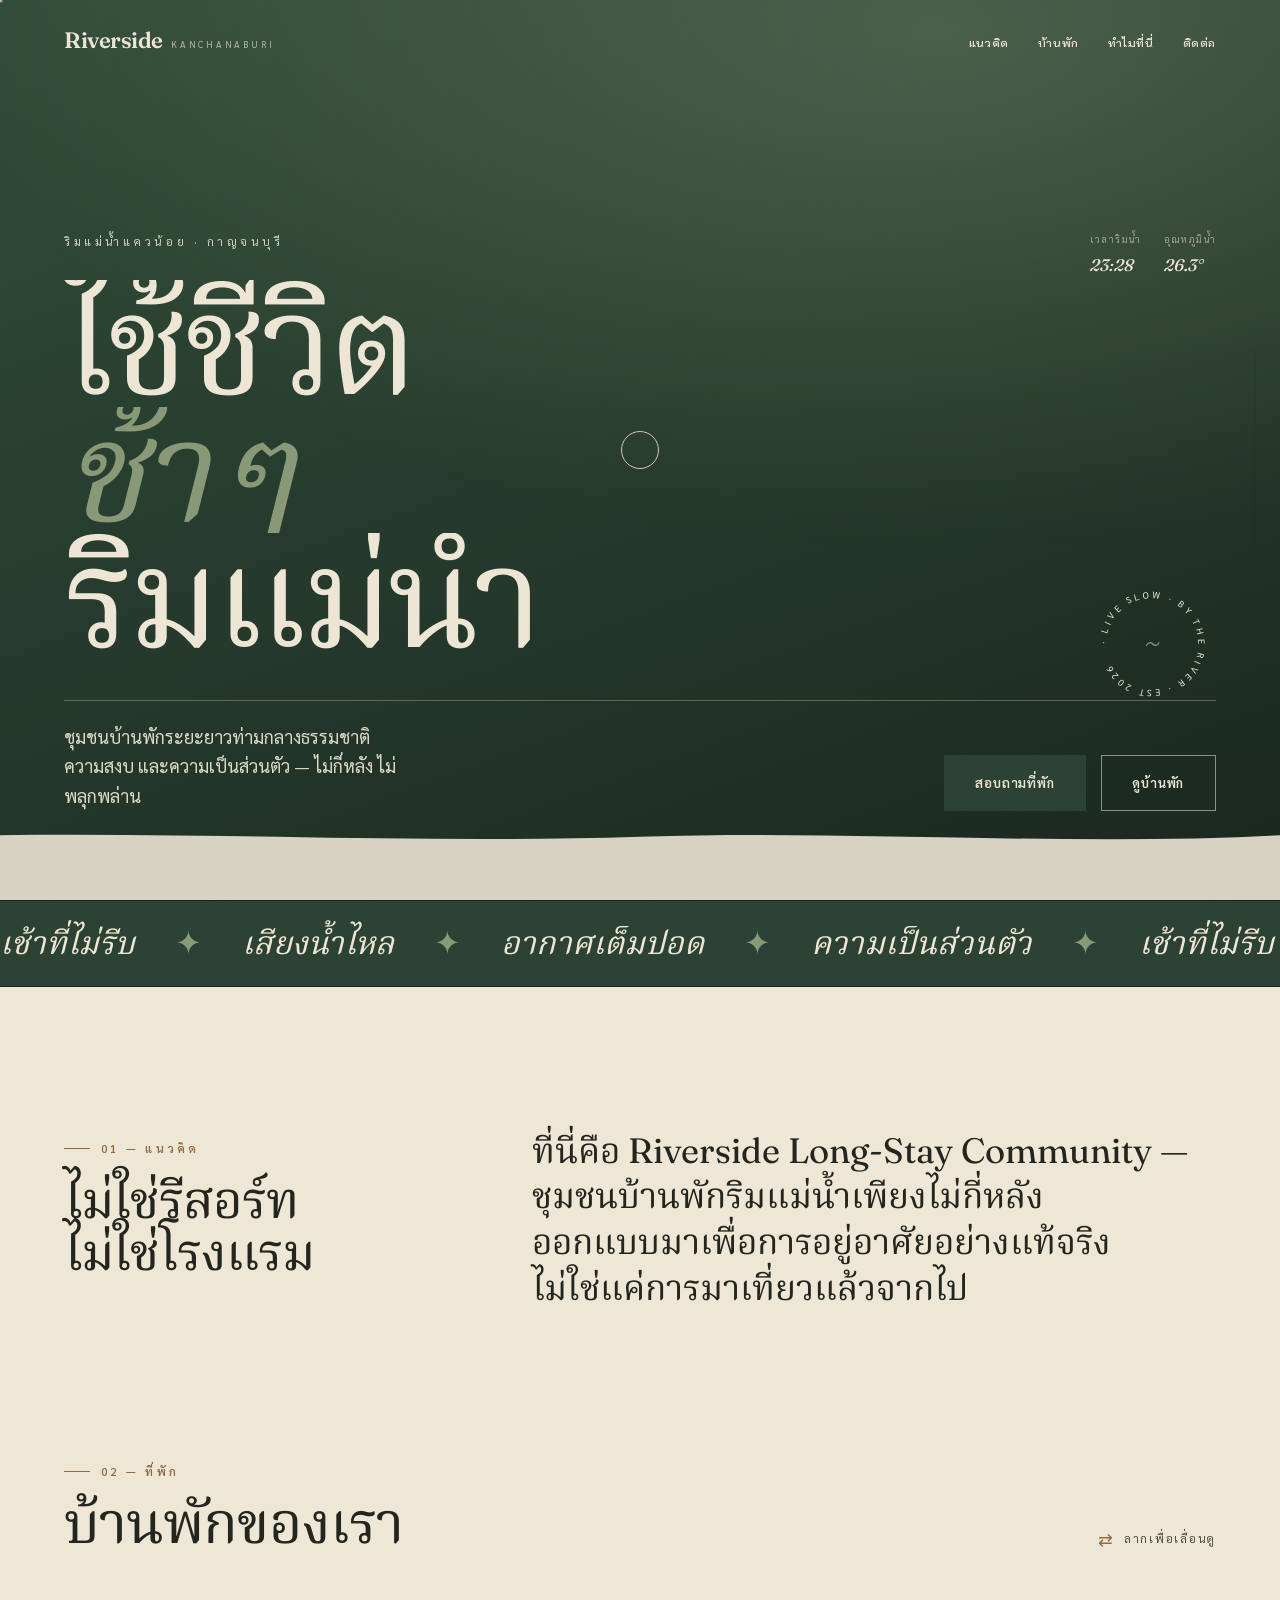
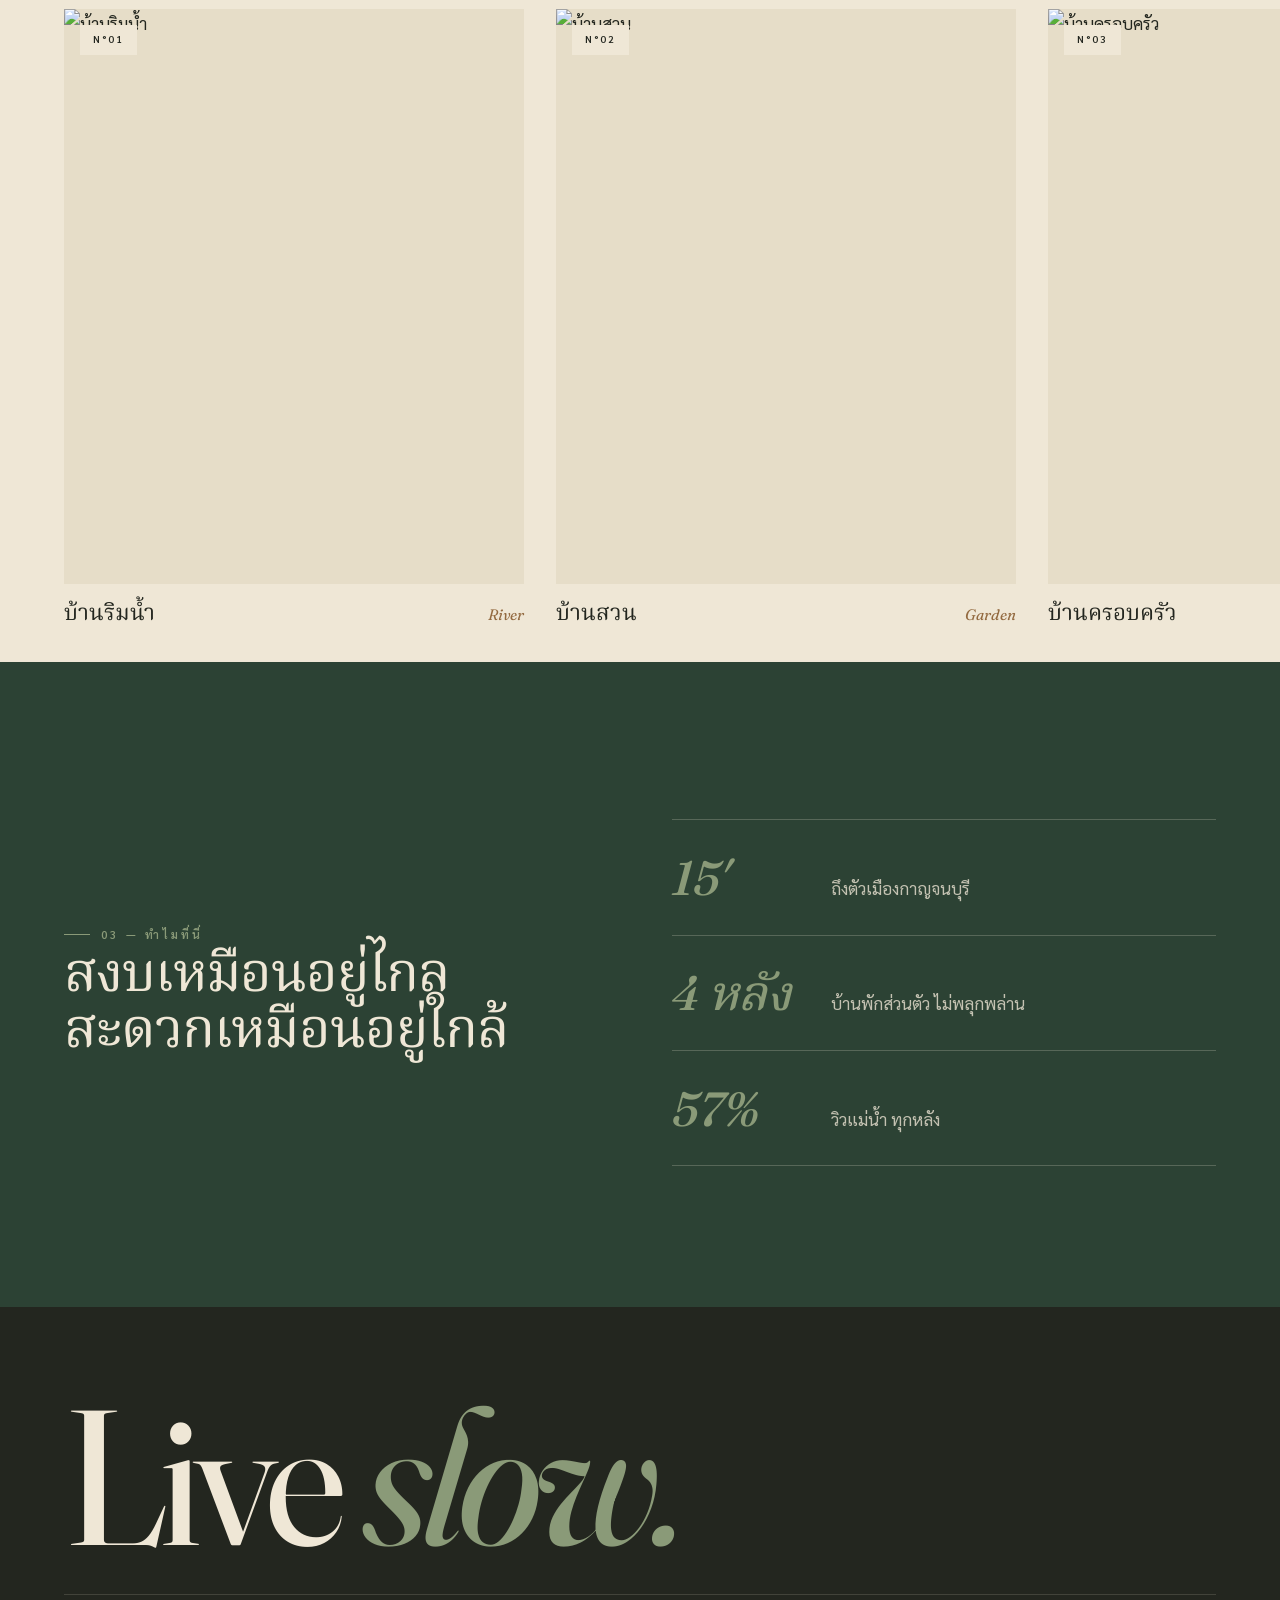
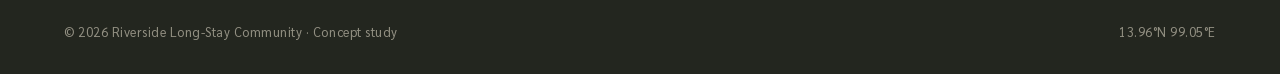
==== commit d3c4bc57: "Prepare for Cloudflare Pages deploy - Add PROPOSAL.md to .gitignore (keep pricing/quote private) - C" ====
--- a/concept.html
+++ b/concept.html
@@ -243,7 +243,7 @@
 <!-- header -->
 <header class="hd" id="hd">
   <div class="hd__in">
-    <a href="#" class="brand" data-cursor="" data-label="top"><b>Riverside</b><small>Kanchanaburi</small></a>
+    <a href="#home" class="brand" data-cursor="" data-label="top"><b>Riverside</b><small>Kanchanaburi</small></a>
     <nav class="hd__nav">
       <a href="#about"><span data-t="แนวคิด">แนวคิด</span></a>
       <a href="#houses"><span data-t="บ้านพัก">บ้านพัก</span></a>
